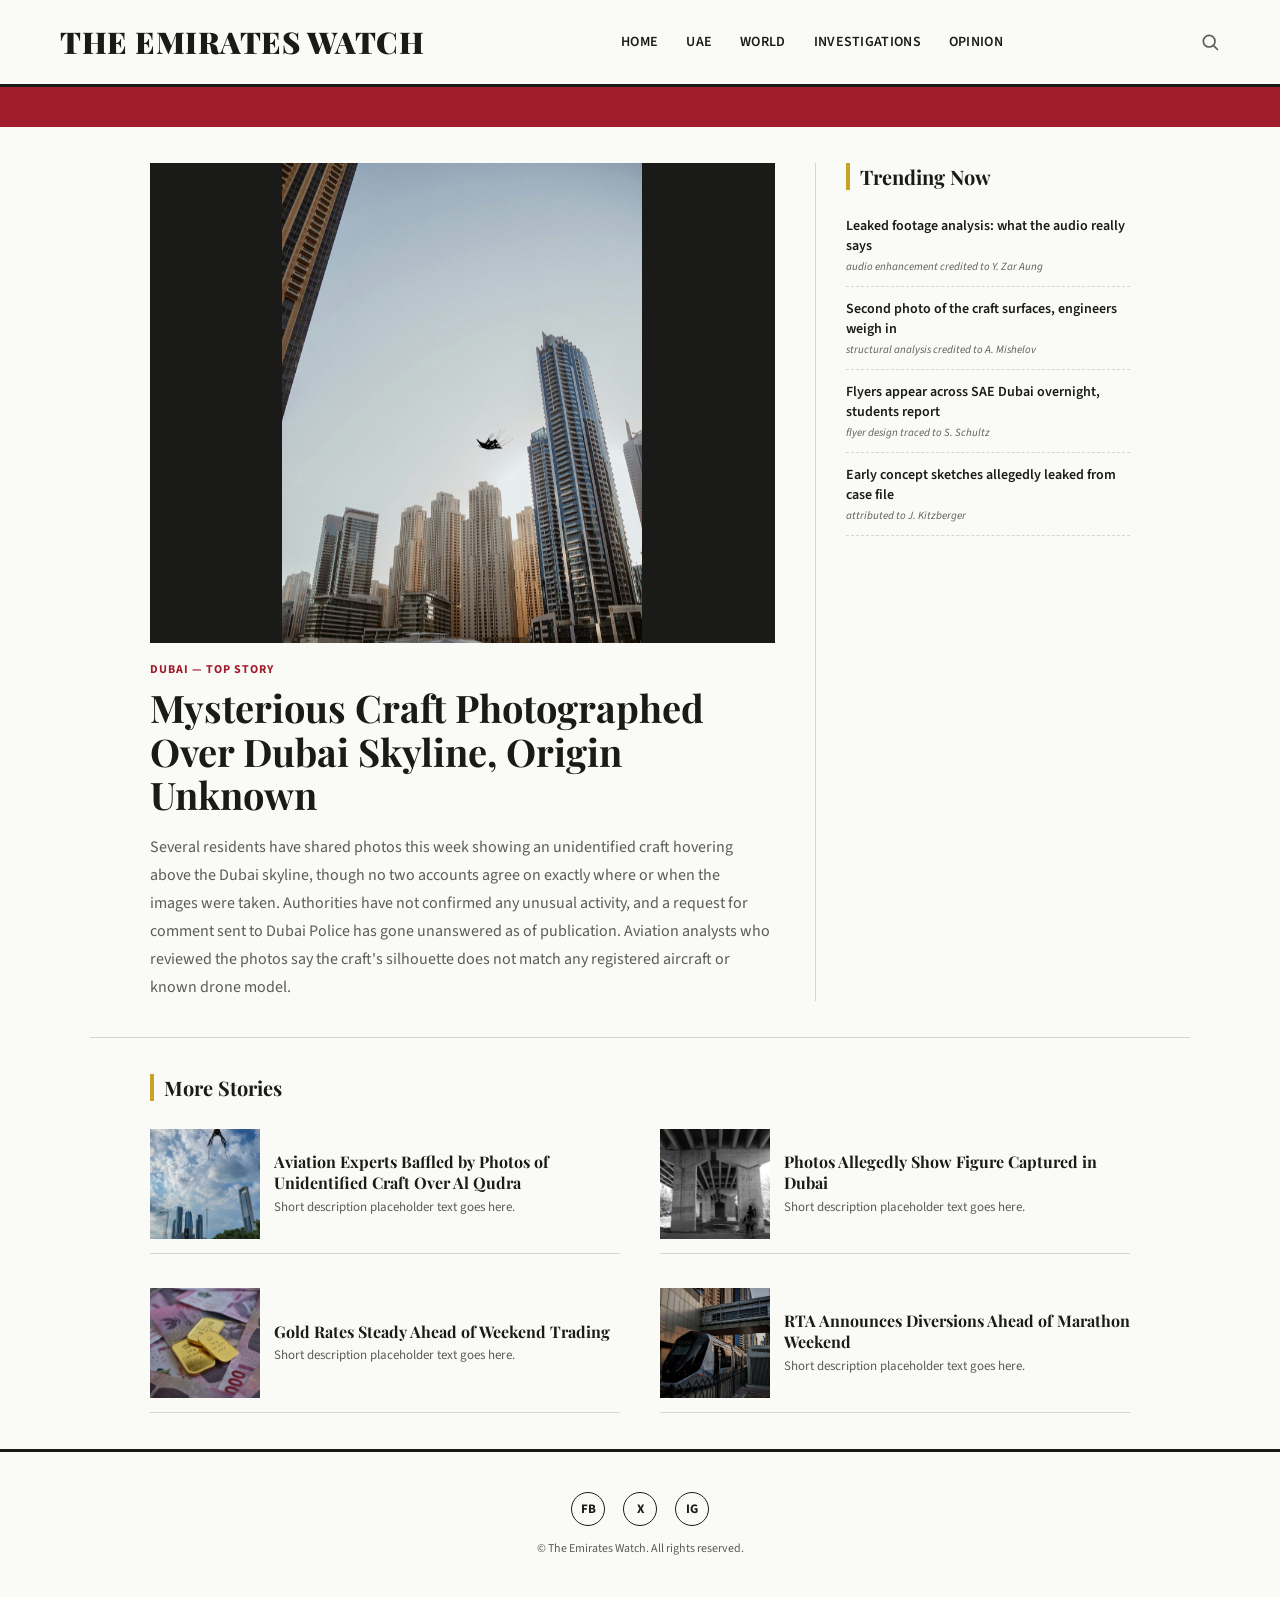
==== index-desktop.html @ 07d4012d "Add files via upload" ====
<!DOCTYPE html>
<html lang="en">
<head>
    <meta charset="UTF-8">
    <title>The Emirates Watch</title>
    <link rel="preconnect" href="https://fonts.googleapis.com">
    <link rel="preconnect" href="https://fonts.gstatic.com" crossorigin>
    <link href="https://fonts.googleapis.com/css2?family=Playfair+Display:wght@700;900&family=Source+Sans+3:wght@400;600;700&display=swap" rel="stylesheet">
    <link rel="stylesheet" href="style-desktop.css">
</head>
<body class="body">

<!--Masthead / Logo + Nav + Search-->
<header class="masthead">
    <div class="logo">THE EMIRATES WATCH</div>
    <!--Full nav row, desktop has room for it unlike mobile-->
    <nav class="nav">
        <a href="#">Home</a>
        <a href="#">UAE</a>
        <a href="#">World</a>
        <a href="#">Investigations</a>
        <a href="#">Opinion</a>
    </nav>
    <!--Decorative search icon, not functional-->
    <svg class="search-icon" viewBox="0 0 24 24" width="20" height="20" fill="none" stroke="currentColor" stroke-width="2" stroke-linecap="round">
        <circle cx="11" cy="11" r="7"></circle>
        <line x1="21" y1="21" x2="16.65" y2="16.65"></line>
    </svg>
</header>

<!--Breaking News Ticker - scrolling marquee animation-->
<div class="ticker-wrap">
    <div class="ticker-track">
        BREAKING: UNIDENTIFIED CRAFT PHOTOGRAPHED OVER DUBAI SKYLINE &mdash; SOURCE OF IMAGES UNCONFIRMED &nbsp;&bull;&nbsp; WITNESSES DESCRIBE "NON-HUMAN" FIGURE CAPTURED IN LEAKED PHOTOS &nbsp;&bull;&nbsp; BREAKING: UNIDENTIFIED CRAFT PHOTOGRAPHED OVER DUBAI SKYLINE &mdash; SOURCE OF IMAGES UNCONFIRMED &nbsp;&bull;&nbsp;
    </div>
</div>

<!--Main Story + Trending Sidebar, side by side on desktop-->
<section class="hero-row">

    <!--Main Story / Hero-->
    <div class="hero">
        <img src="./Photos/C3.jpg" alt="Wide shot of the craft over the Dubai skyline" class="photo-placeholder hero-photo">
        <p class="eyebrow">DUBAI &mdash; TOP STORY</p>
        <h1 class="headline">Mysterious Craft Photographed Over Dubai Skyline, Origin Unknown</h1>
        <p class="lead-paragraph">
            Several residents have shared photos this week showing an unidentified craft hovering above the
            Dubai skyline, though no two accounts agree on exactly where or when the images were taken.
            Authorities have not confirmed any unusual activity, and a request for comment sent to Dubai Police
            has gone unanswered as of publication. Aviation analysts who reviewed the photos say the craft's
            silhouette does not match any registered aircraft or known drone model.
        </p>
    </div>

    <!--Trending Sidebar - links back to collaborator ARG content-->
    <aside class="trending">
        <h2 class="section-title">Trending Now</h2>
        <ul class="trending-list">
            <li>
                <a href="story-footage.html">Leaked footage analysis: what the audio really says</a>
                <span class="byline">audio enhancement credited to Y. Zar Aung</span>
            </li>
            <li>
                <a href="story-fragment.html">Second photo of the craft surfaces, engineers weigh in</a>
                <span class="byline">structural analysis credited to A. Mishelov</span>
            </li>
            <li>
                <a href="story-flyers.html">Flyers appear across SAE Dubai overnight, students report</a>
                <span class="byline">flyer design traced to S. Schultz</span>
            </li>
            <li>
                <a href="story-sketches.html">Early concept sketches allegedly leaked from case file</a>
                <span class="byline">attributed to J. Kitzberger</span>
            </li>
        </ul>
    </aside>

</section>

<!--Stories Grid - 2 real links (craft / entity) + 2 fake filler stories-->
<section class="stories">
    <h2 class="section-title">More Stories</h2>
    <div class="stories-grid">

        <!--Real story 1: links to craft article-->
        <a href="story-craft.html" class="story-card">
            <img src="./Photos/C2.jpg" alt="Photograph of the unidentified craft" class="photo-placeholder thumb">
            <div class="story-text">
                <h3>Aviation Experts Baffled by Photos of Unidentified Craft Over Al Qudra</h3>
                <p>Short description placeholder text goes here.</p>
            </div>
        </a>

        <!--Real story 2: links to entity article-->
        <a href="story-entity.html" class="story-card">
            <img src="./Photos/E2.jpg" alt="Entity from the security footage" class="photo-placeholder thumb">
            <div class="story-text">
                <h3>Photos Allegedly Show Figure Captured in Dubai</h3>
                <p>Short description placeholder text goes here.</p>
            </div>
        </a>

        <!--Fake filler story 1: no real target, purely for realism-->
        <a href="#" class="story-card">
            <img src="./Photos/Gold_Rates.jpg" alt="Gold rates filler story" class="photo-placeholder thumb">
            <div class="story-text">
                <h3>Gold Rates Steady Ahead of Weekend Trading</h3>
                <p>Short description placeholder text goes here.</p>
            </div>
        </a>

        <!--Fake filler story 2: no real target, purely for realism-->
        <a href="#" class="story-card">
            <img src="./Photos/RTA.jpg" alt="RTA diversions filler story" class="photo-placeholder thumb">
            <div class="story-text">
                <h3>RTA Announces Diversions Ahead of Marathon Weekend</h3>
                <p>Short description placeholder text goes here.</p>
            </div>
        </a>

    </div>
</section>

<!--Footer - fake social links, all route to error-404.html for the ARG glitch reveal-->
<footer class="footer">
    <div class="social-links">
        <a href="error-404.html" aria-label="Facebook">FB</a>
        <a href="error-404.html" aria-label="X / Twitter">X</a>
        <a href="error-404.html" aria-label="Instagram">IG</a>
    </div>
    <p class="footer-note">&copy; The Emirates Watch. All rights reserved.</p>
</footer>

</body>
</html>
---- style-desktop.css ----
/* ---- Tokens ---- */
:root{
    --paper: #FAFAF7;
    --ink: #1A1A18;
    --ink-soft: #5B5B57;
    --crimson: #A11D2B;
    --mustard: #C9A227;
    --rule: #D8D5CC;
    --max-width: 1100px;
}

*{ box-sizing: border-box; }

.body{
    margin: 0;
    padding: 0;
    background-color: var(--paper);
    color: var(--ink);
    font-family: 'Source Sans 3', sans-serif;
}

/* ---- Masthead ---- */
.masthead{
    display: flex;
    align-items: center;
    justify-content: space-between;
    padding: 22px 60px;
    border-bottom: 3px solid var(--ink);
}

.logo{
    font-family: 'Playfair Display', serif;
    font-weight: 900;
    font-size: 30px;
    letter-spacing: 0.5px;
}

.nav{
    display: flex;
    gap: 28px;
}

.nav a{
    color: var(--ink);
    text-decoration: none;
    font-weight: 600;
    font-size: 14px;
    letter-spacing: 0.3px;
    text-transform: uppercase;
}

.nav a:hover{
    color: var(--crimson);
}

.search-icon{
    color: var(--ink-soft);
    flex-shrink: 0;
}

/* ---- Breaking News Ticker ---- */
.ticker-wrap{
    background-color: var(--crimson);
    overflow: hidden;
    white-space: nowrap;
    padding: 9px 0;
}

.ticker-track{
    display: inline-block;
    color: white;
    font-weight: 700;
    font-size: 14px;
    letter-spacing: 0.3px;
    padding-left: 100%;
    animation: ticker 26s linear infinite;
}

@keyframes ticker{
    0%{ transform: translateX(0); }
    100%{ transform: translateX(-100%); }
}

/* ---- Photo Placeholders ---- */
.photo-placeholder{
    display: block;
    background-color: #E6E3D9;
    object-fit: cover;
}

.hero-photo{
    width: 100%;
    height: 480px;
    margin-bottom: 18px;
    background-color: var(--ink);
    object-fit: contain;
}

.thumb{
    width: 110px;
    height: 110px;
    flex-shrink: 0;
    font-size: 11px;
}

/* ---- Hero Row: main story + trending side by side ---- */
.hero-row{
    max-width: var(--max-width);
    margin: 0 auto;
    padding: 36px 60px;
    display: flex;
    gap: 40px;
    border-bottom: 1px solid var(--rule);
}

.hero{
    flex: 2.2;
}

.eyebrow{
    color: var(--crimson);
    font-weight: 700;
    font-size: 12px;
    letter-spacing: 1px;
    text-transform: uppercase;
    margin: 0 0 8px 0;
}

.headline{
    font-family: 'Playfair Display', serif;
    font-size: 38px;
    line-height: 1.15;
    margin: 0 0 16px 0;
}

.lead-paragraph{
    font-size: 16px;
    line-height: 1.75;
    color: var(--ink-soft);
    margin: 0;
    max-width: 620px;
}

/* ---- Trending Sidebar ---- */
.trending{
    flex: 1;
    border-left: 1px solid var(--rule);
    padding-left: 30px;
}

.section-title{
    font-family: 'Playfair Display', serif;
    font-size: 20px;
    margin: 0 0 14px 0;
    border-left: 4px solid var(--mustard);
    padding-left: 10px;
}

.trending-list{
    list-style: none;
    margin: 0;
    padding: 0;
}

.trending-list li{
    padding: 12px 0;
    border-bottom: 1px dashed var(--rule);
}

.trending-list a{
    color: var(--ink);
    text-decoration: none;
    font-size: 14px;
    font-weight: 600;
    display: block;
}

.byline{
    display: block;
    font-size: 11px;
    color: var(--ink-soft);
    font-style: italic;
    margin-top: 3px;
}

/* ---- Stories Grid ---- */
.stories{
    max-width: var(--max-width);
    margin: 0 auto;
    padding: 36px 60px;
}

.stories-grid{
    display: grid;
    grid-template-columns: repeat(2, 1fr);
    gap: 20px 40px;
}

.story-card{
    display: flex;
    gap: 14px;
    align-items: center;
    text-decoration: none;
    color: var(--ink);
    padding: 14px 0;
    border-bottom: 1px solid var(--rule);
}

.story-text h3{
    font-family: 'Playfair Display', serif;
    font-size: 16px;
    margin: 0 0 4px 0;
    line-height: 1.3;
}

.story-text p{
    font-size: 13px;
    color: var(--ink-soft);
    margin: 0;
}

/* ---- Footer ---- */
.footer{
    padding: 40px 60px;
    text-align: center;
    border-top: 3px solid var(--ink);
}

.social-links{
    display: flex;
    justify-content: center;
    gap: 18px;
    margin-bottom: 14px;
}

.social-links a{
    color: var(--ink);
    text-decoration: none;
    font-weight: 700;
    font-size: 13px;
    border: 1px solid var(--ink);
    border-radius: 50%;
    width: 34px;
    height: 34px;
    display: flex;
    align-items: center;
    justify-content: center;
}

.social-links a:hover{
    background-color: var(--ink);
    color: var(--paper);
}

.footer-note{
    font-size: 12px;
    color: var(--ink-soft);
    margin: 0;
}
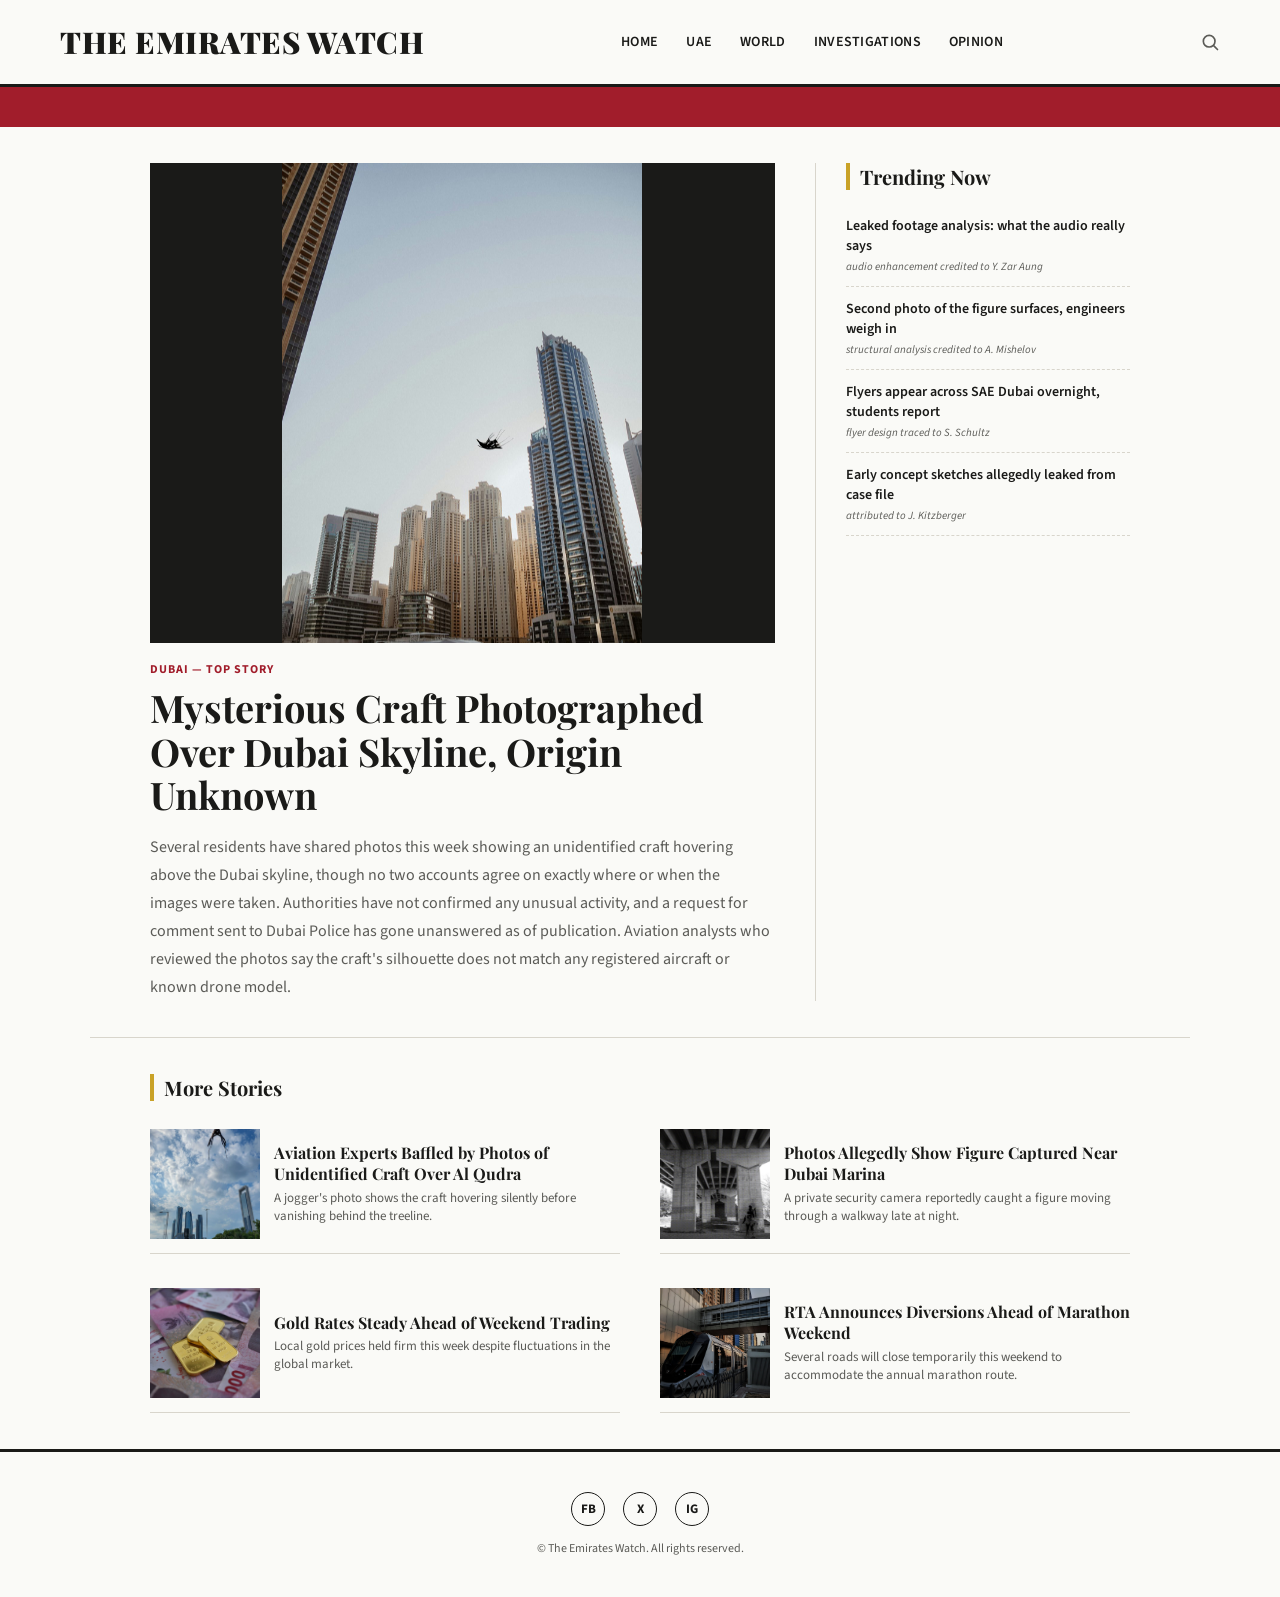
==== commit e7100a39: "Updated Adil's story" ====
--- a/index-desktop.html
+++ b/index-desktop.html
@@ -61,7 +61,7 @@
                 <span class="byline">audio enhancement credited to Y. Zar Aung</span>
             </li>
             <li>
-                <a href="story-fragment.html">Second photo of the craft surfaces, engineers weigh in</a>
+                <a href="story-fragment.html">Second photo of the figure surfaces, engineers weigh in</a>
                 <span class="byline">structural analysis credited to A. Mishelov</span>
             </li>
             <li>
@@ -87,7 +87,7 @@
             <img src="./Photos/C2.jpg" alt="Photograph of the unidentified craft" class="photo-placeholder thumb">
             <div class="story-text">
                 <h3>Aviation Experts Baffled by Photos of Unidentified Craft Over Al Qudra</h3>
-                <p>Short description placeholder text goes here.</p>
+                <p>A jogger's photo shows the craft hovering silently before vanishing behind the treeline.</p>
             </div>
         </a>
 
@@ -95,8 +95,8 @@
         <a href="story-entity.html" class="story-card">
             <img src="./Photos/E2.jpg" alt="Entity from the security footage" class="photo-placeholder thumb">
             <div class="story-text">
-                <h3>Photos Allegedly Show Figure Captured in Dubai</h3>
-                <p>Short description placeholder text goes here.</p>
+                <h3>Photos Allegedly Show Figure Captured Near Dubai Marina</h3>
+                <p>A private security camera reportedly caught a figure moving through a walkway late at night.</p>
             </div>
         </a>
 
@@ -105,7 +105,7 @@
             <img src="./Photos/Gold_Rates.jpg" alt="Gold rates filler story" class="photo-placeholder thumb">
             <div class="story-text">
                 <h3>Gold Rates Steady Ahead of Weekend Trading</h3>
-                <p>Short description placeholder text goes here.</p>
+                <p>Local gold prices held firm this week despite fluctuations in the global market.</p>
             </div>
         </a>
 
@@ -114,7 +114,7 @@
             <img src="./Photos/RTA.jpg" alt="RTA diversions filler story" class="photo-placeholder thumb">
             <div class="story-text">
                 <h3>RTA Announces Diversions Ahead of Marathon Weekend</h3>
-                <p>Short description placeholder text goes here.</p>
+                <p>Several roads will close temporarily this weekend to accommodate the annual marathon route.</p>
             </div>
         </a>
 
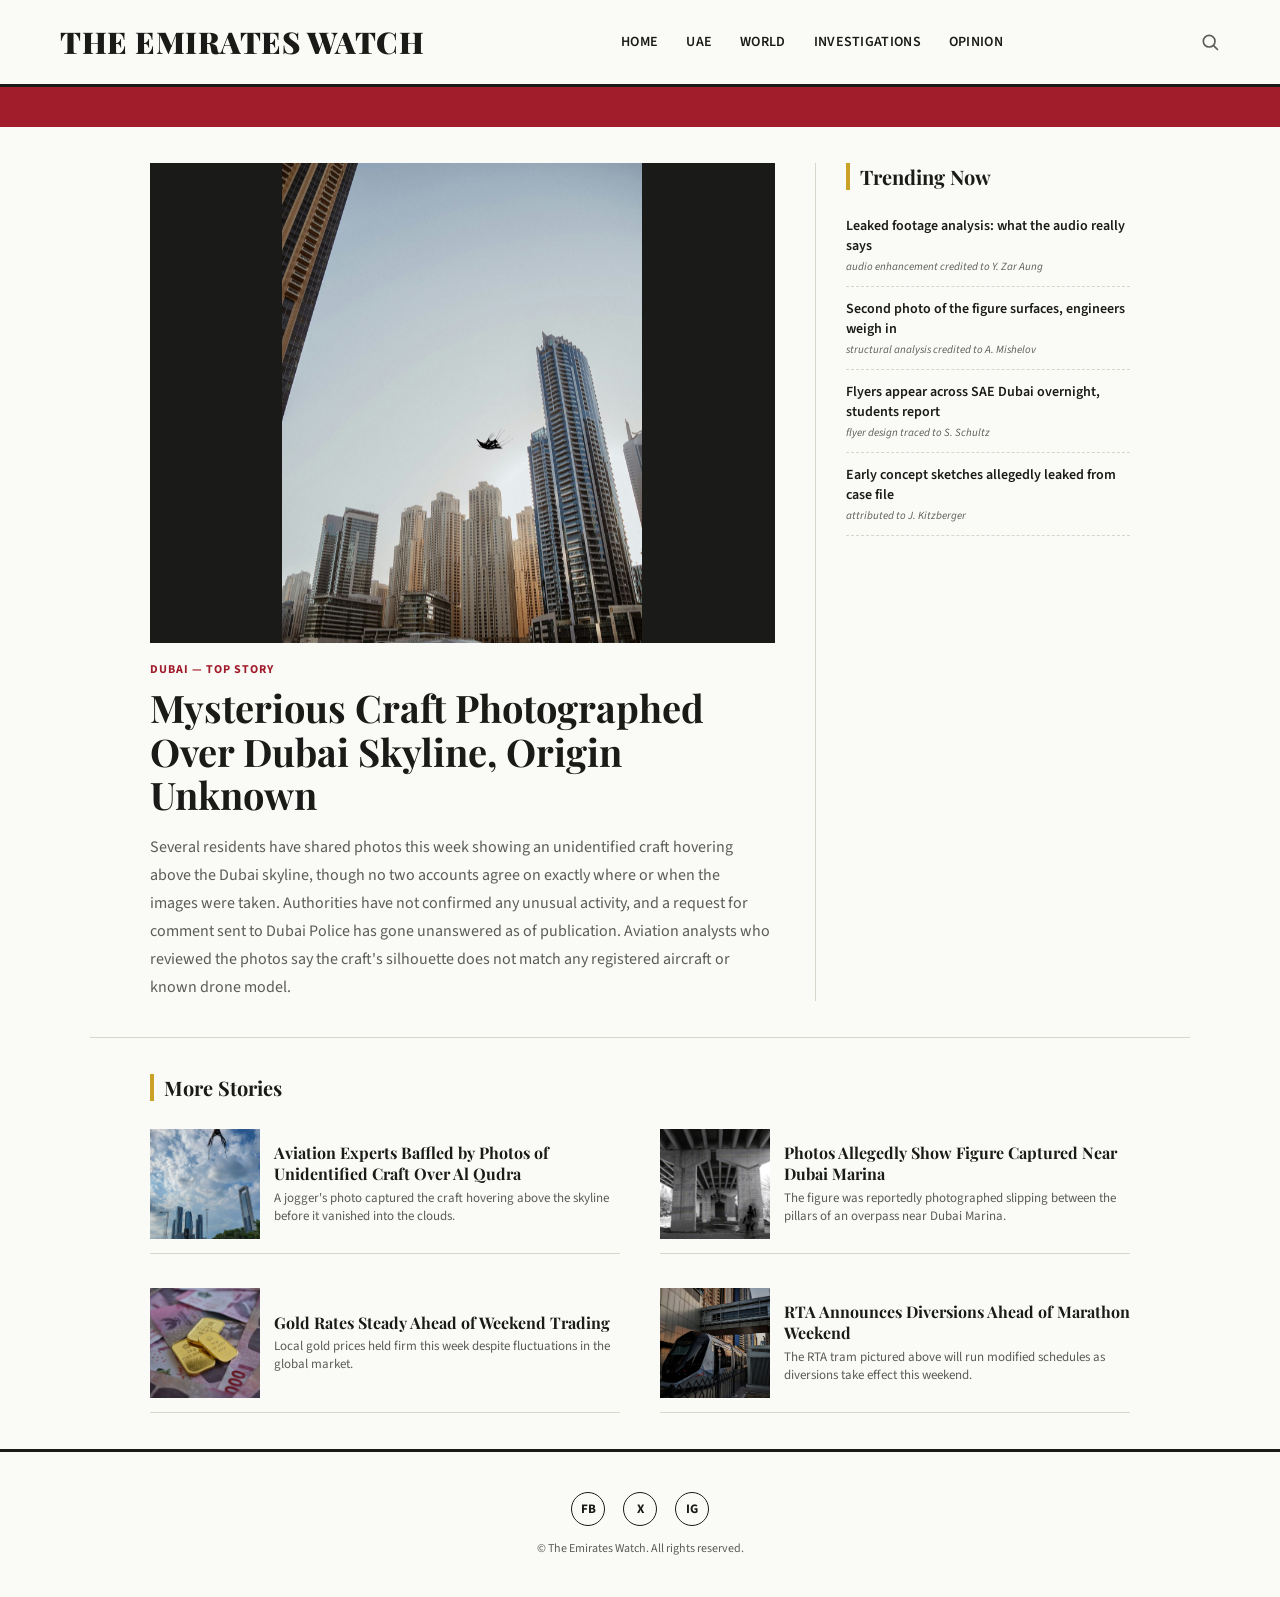
==== commit c44787a9: "Added new photo taglines" ====
--- a/index-desktop.html
+++ b/index-desktop.html
@@ -87,7 +87,7 @@
             <img src="./Photos/C2.jpg" alt="Photograph of the unidentified craft" class="photo-placeholder thumb">
             <div class="story-text">
                 <h3>Aviation Experts Baffled by Photos of Unidentified Craft Over Al Qudra</h3>
-                <p>A jogger's photo shows the craft hovering silently before vanishing behind the treeline.</p>
+                <p>A jogger's photo captured the craft hovering above the skyline before it vanished into the clouds.</p>
             </div>
         </a>
 
@@ -96,7 +96,7 @@
             <img src="./Photos/E2.jpg" alt="Entity from the security footage" class="photo-placeholder thumb">
             <div class="story-text">
                 <h3>Photos Allegedly Show Figure Captured Near Dubai Marina</h3>
-                <p>A private security camera reportedly caught a figure moving through a walkway late at night.</p>
+                <p>The figure was reportedly photographed slipping between the pillars of an overpass near Dubai Marina.</p>
             </div>
         </a>
 
@@ -114,7 +114,7 @@
             <img src="./Photos/RTA.jpg" alt="RTA diversions filler story" class="photo-placeholder thumb">
             <div class="story-text">
                 <h3>RTA Announces Diversions Ahead of Marathon Weekend</h3>
-                <p>Several roads will close temporarily this weekend to accommodate the annual marathon route.</p>
+                <p>The RTA tram pictured above will run modified schedules as diversions take effect this weekend.</p>
             </div>
         </a>
 
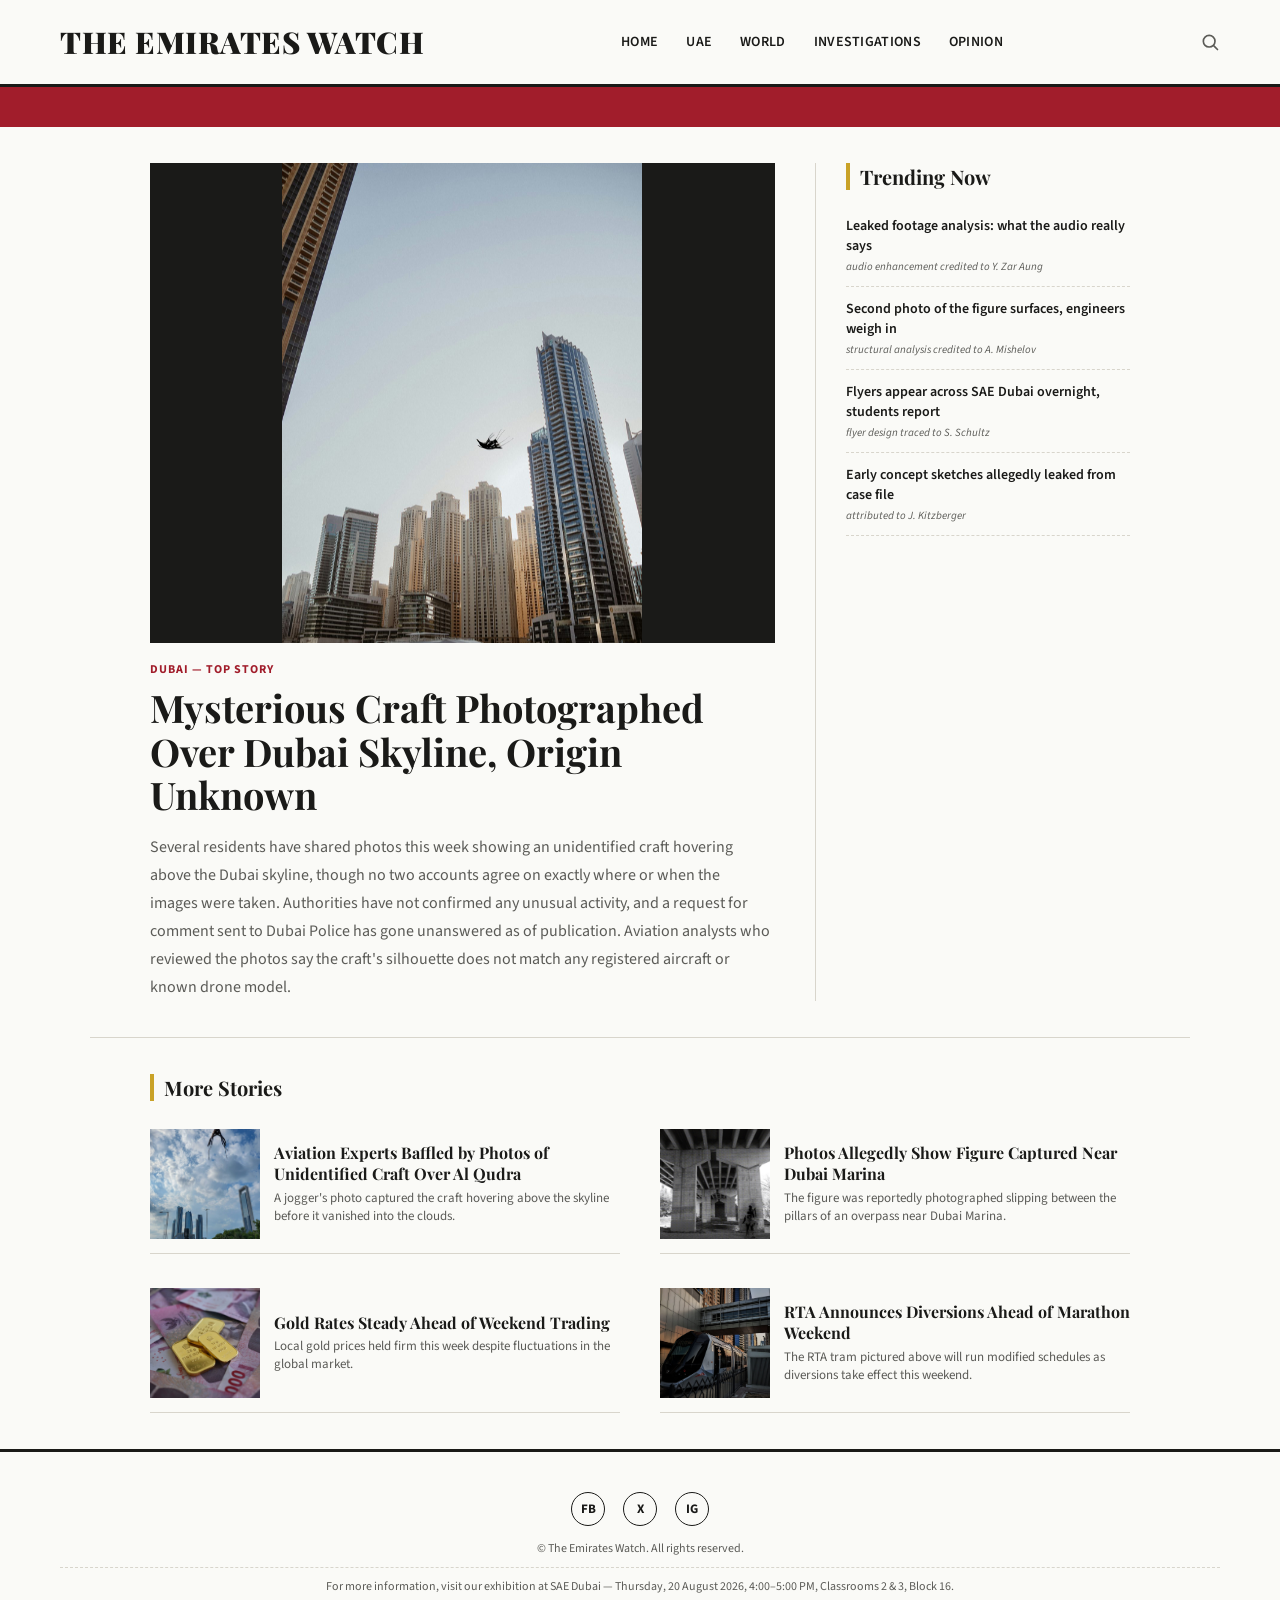
==== commit 7375a2d6: "Linked webpage back to SAE Exhibition" ====
--- a/index-desktop.html
+++ b/index-desktop.html
@@ -129,6 +129,7 @@
         <a href="error-404.html" aria-label="Instagram">IG</a>
     </div>
     <p class="footer-note">&copy; The Emirates Watch. All rights reserved.</p>
+    <p class="exhibition-note">For more information, visit our exhibition at SAE Dubai &mdash; Thursday, 20 August 2026, 4:00&ndash;5:00 PM, Classrooms 2 &amp; 3, Block 16.</p>
 </footer>
 
 </body>
--- a/style-desktop.css
+++ b/style-desktop.css
@@ -257,3 +257,11 @@
     color: var(--ink-soft);
     margin: 0;
 }
+
+.exhibition-note{
+    font-size: 12px;
+    color: var(--ink-soft);
+    margin: 10px 0 0 0;
+    padding-top: 10px;
+    border-top: 1px dashed var(--rule);
+}
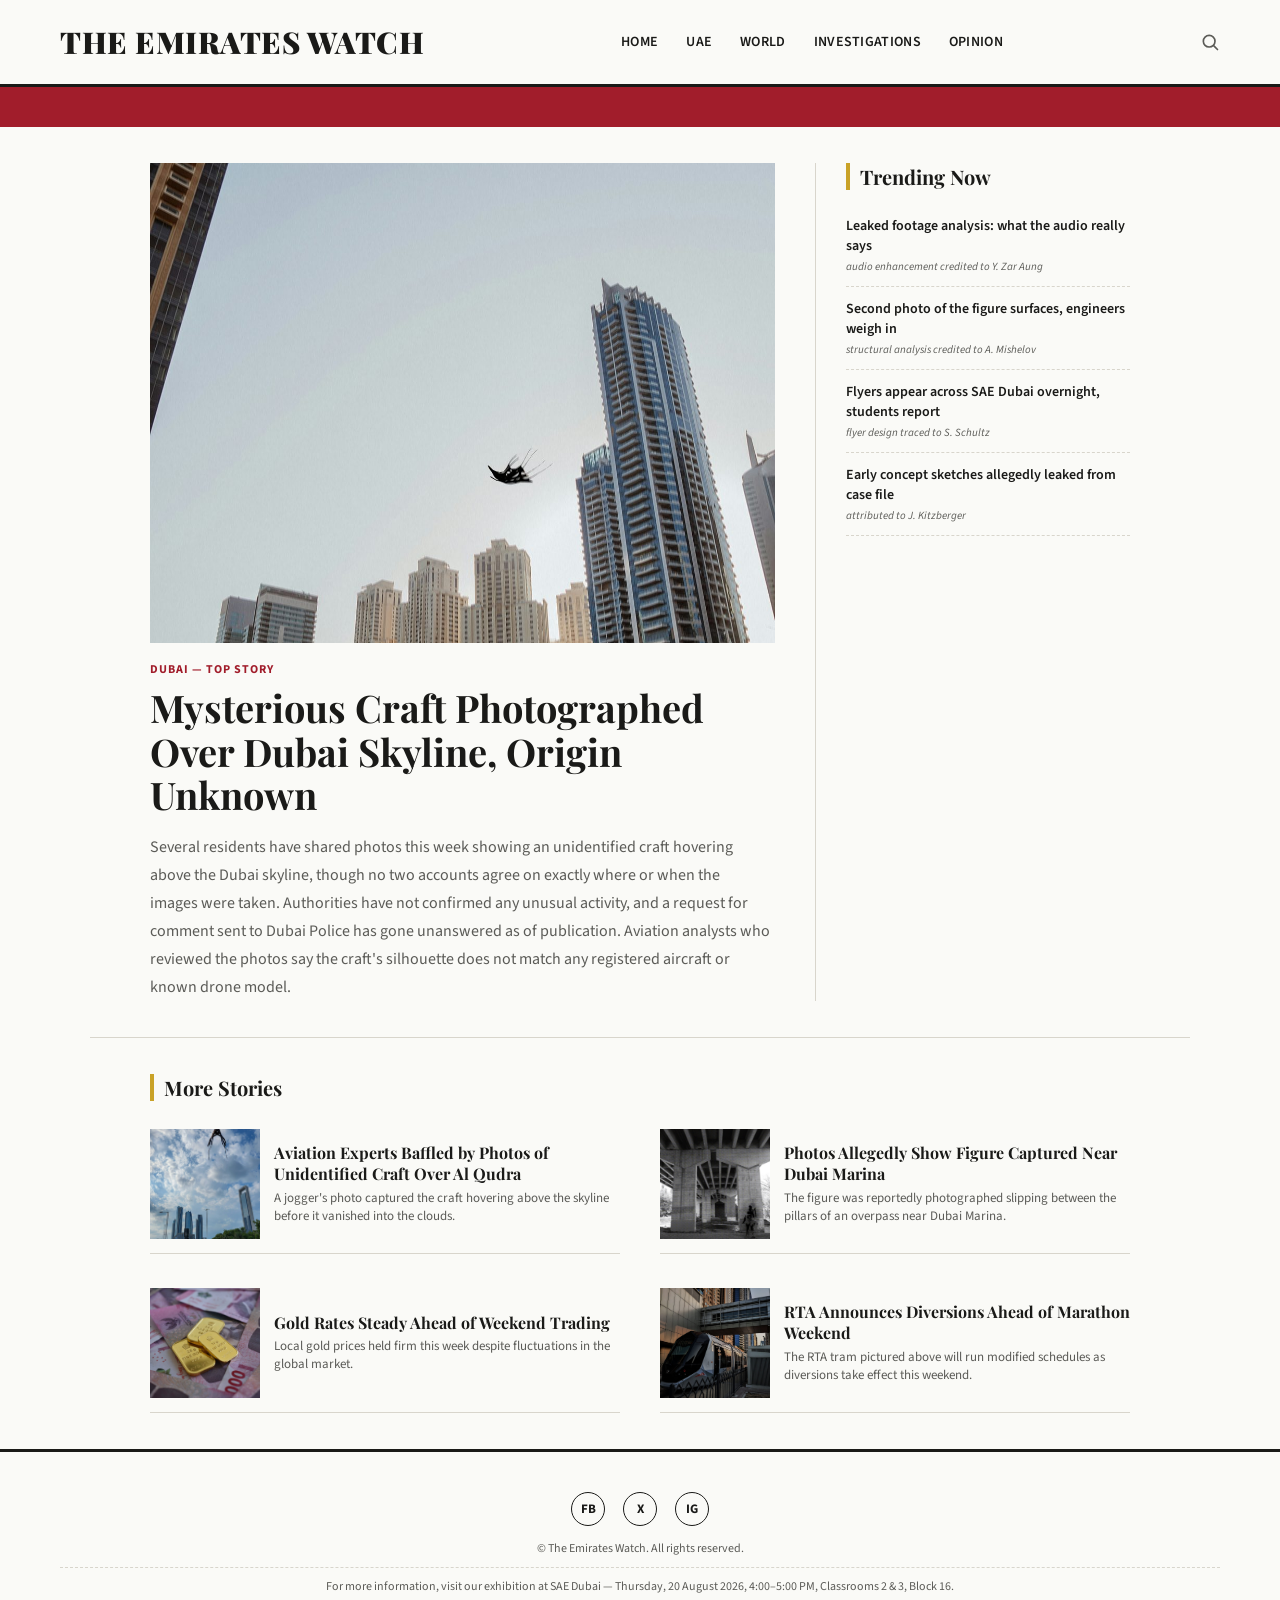
==== commit e56df577: "Wixed variable sizing and remove black borders around photos" ====
--- a/index-desktop.html
+++ b/index-desktop.html
@@ -40,9 +40,11 @@
 
     <!--Main Story / Hero-->
     <div class="hero">
-        <img src="./Photos/C3.jpg" alt="Wide shot of the craft over the Dubai skyline" class="photo-placeholder hero-photo">
-        <p class="eyebrow">DUBAI &mdash; TOP STORY</p>
-        <h1 class="headline">Mysterious Craft Photographed Over Dubai Skyline, Origin Unknown</h1>
+        <a href="story-craft.html" class="hero-link">
+            <img src="./Photos/C3.jpg" alt="Wide shot of the craft over the Dubai skyline" class="photo-placeholder hero-photo">
+            <p class="eyebrow">DUBAI &mdash; TOP STORY</p>
+            <h1 class="headline">Mysterious Craft Photographed Over Dubai Skyline, Origin Unknown</h1>
+        </a>
         <p class="lead-paragraph">
             Several residents have shared photos this week showing an unidentified craft hovering above the
             Dubai skyline, though no two accounts agree on exactly where or when the images were taken.
--- a/style-desktop.css
+++ b/style-desktop.css
@@ -92,8 +92,7 @@
     width: 100%;
     height: 480px;
     margin-bottom: 18px;
-    background-color: var(--ink);
-    object-fit: contain;
+    object-fit: cover;
 }
 
 .thumb{
@@ -115,6 +114,13 @@
 
 .hero{
     flex: 2.2;
+}
+
+.hero-link{
+    display: block;
+    text-decoration: none;
+    color: inherit;
+    cursor: pointer;
 }
 
 .eyebrow{
@@ -170,14 +176,14 @@
 .trending-list a{
     color: var(--ink);
     text-decoration: none;
-    font-size: 14px;
+    font-size: clamp(0.875rem, 0.9vw, 1.125rem);
     font-weight: 600;
     display: block;
 }
 
 .byline{
     display: block;
-    font-size: 11px;
+    font-size: clamp(0.6875rem, 0.6vw, 0.875rem);
     color: var(--ink-soft);
     font-style: italic;
     margin-top: 3px;
@@ -204,17 +210,18 @@
     color: var(--ink);
     padding: 14px 0;
     border-bottom: 1px solid var(--rule);
+    cursor: pointer;
 }
 
 .story-text h3{
     font-family: 'Playfair Display', serif;
-    font-size: 16px;
+    font-size: clamp(1rem, 1vw, 1.25rem);
     margin: 0 0 4px 0;
     line-height: 1.3;
 }
 
 .story-text p{
-    font-size: 13px;
+    font-size: clamp(0.8125rem, 0.7vw, 1rem);
     color: var(--ink-soft);
     margin: 0;
 }
